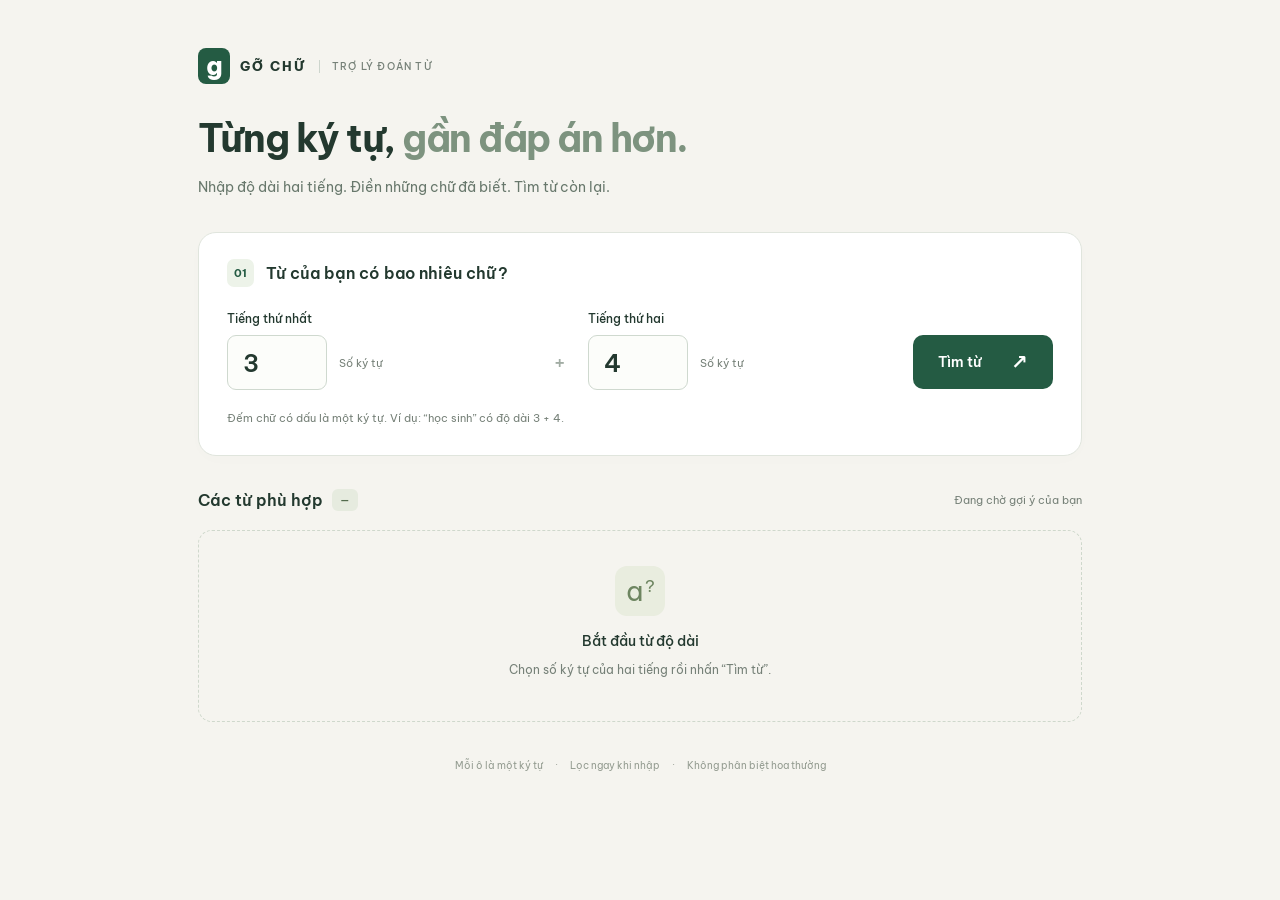
==== index.html @ d3a8da76 "init" ====
<!doctype html>
<html lang="vi">
<head>
    <meta charset="utf-8">
    <meta name="viewport" content="width=device-width, initial-scale=1">
    <meta name="theme-color" content="#f5f4ef">
    <title>Gỡ chữ — Trợ lý đoán từ</title>
    <link rel="stylesheet" href="style.css">
    <script src="words-data.js" defer></script>
    <script src="app.js" defer></script>
</head>
<body>
<main class="app">
    <header class="heading">
        <div class="brand"><span class="brand-icon" aria-hidden="true">g</span> GỠ CHỮ <span class="brand-tag">TRỢ LÝ ĐOÁN TỪ</span></div>
        <h1>Từng ký tự, <span>gần đáp án hơn.</span></h1>
        <p>Nhập độ dài hai tiếng. Điền những chữ đã biết. Tìm từ còn lại.</p>
    </header>

    <section class="panel" aria-labelledby="length-heading">
        <div class="section-title"><span class="step">01</span><h2 id="length-heading">Từ của bạn có bao nhiêu chữ?</h2></div>
        <form id="search-form">
            <div class="length-fields">
                <label for="count-1">Tiếng thứ nhất<input id="count-1" name="count_1" type="number" inputmode="numeric" min="1" max="30" step="1" value="3" required><span>Số ký tự</span></label>
                <span class="plus" aria-hidden="true">+</span>
                <label for="count-2">Tiếng thứ hai<input id="count-2" name="count_2" type="number" inputmode="numeric" min="1" max="30" step="1" value="4" required><span>Số ký tự</span></label>
                <button class="primary" id="search-button" type="submit">Tìm từ <span aria-hidden="true">↗</span></button>
            </div>
        </form>
        <p class="hint">Đếm chữ có dấu là một ký tự. Ví dụ: “học sinh” có độ dài 3 + 4.</p>
        <p id="request-status" class="request-status" role="status" hidden></p>
    </section>

    <section id="filter-panel" class="panel" aria-labelledby="filter-heading" hidden>
        <div class="section-title"><span class="step">02</span><h2 id="filter-heading">Điền ký tự đã đúng</h2><button id="clear-letters" class="text-button" type="button">Xóa ký tự</button></div>
        <p class="hint filter-hint">Để trống ô chưa biết. Dùng Tab hoặc phím ← → để chuyển ô.</p>
        <div id="letter-groups" class="letter-groups"></div>
        <label class="checkbox"><input type="checkbox" id="ignore-accents">Bỏ qua dấu tiếng Việt <span>(a khớp á, à, ă, â…; d khớp đ)</span></label>
    </section>

    <section class="results" aria-labelledby="results-heading">
        <div class="results-header"><h2 id="results-heading">Các từ phù hợp <span id="result-count" class="badge">—</span></h2><span id="result-summary">Đang chờ gợi ý của bạn</span></div>
        <div id="empty-state" class="empty-state"><span class="empty-icon" aria-hidden="true">a<span>?</span></span><h3>Bắt đầu từ độ dài</h3><p>Chọn số ký tự của hai tiếng rồi nhấn “Tìm từ”.</p></div>
        <div id="word-list" class="word-list" hidden></div>
        <button id="show-more" class="more-button" type="button" hidden>Xem thêm</button>
    </section>
    <footer>Mỗi ô là một ký tự <span>·</span> Lọc ngay khi nhập <span>·</span> Không phân biệt hoa thường</footer>
</main>
</body>
</html>
---- style.css ----
@import url('https://fonts.googleapis.com/css2?family=Be+Vietnam+Pro:wght@400;500;600;700;800&display=swap');

:root{font-family:'Be Vietnam Pro',system-ui,sans-serif;color:#23392f;background:#f5f4ef;font-synthesis:none;--green:#245b43;--muted:#768178;--border:#e0e5dd}
*{box-sizing:border-box}body{margin:0}button,input{font:inherit}button{cursor:pointer}button:disabled{cursor:wait;opacity:.6}[hidden]{display:none!important}.app{max-width:940px;margin:0 auto;padding:48px 28px 28px}.heading{margin-bottom:32px}.brand{display:flex;align-items:center;gap:10px;font-size:13px;letter-spacing:2px;font-weight:800}.brand-icon{display:grid;place-items:center;width:32px;height:36px;background:var(--green);color:white;border-radius:8px;font-size:25px;letter-spacing:0}.brand-tag{font-size:10px;font-weight:500;letter-spacing:1.2px;color:var(--muted);border-left:1px solid #cdd5cd;padding-left:12px;margin-left:3px}h1{font-size:38px;line-height:1.4;letter-spacing:-1.5px;margin:28px 0 10px;font-weight:700}h1 span{color:#7d937f}.heading>p{color:#68786c;font-size:14px;line-height:1.8;margin:0}.panel{padding:26px 28px;background:#fff;border:1px solid var(--border);border-radius:18px;margin-bottom:18px;box-shadow:0 4px 18px #23392f03}.section-title{display:flex;align-items:center;gap:12px}.step{font-size:11px;color:var(--green);background:#edf3e9;border-radius:7px;padding:7px;font-weight:700}h2{font-size:16px;margin:0;font-weight:600;line-height:1.5}.length-fields{display:flex;align-items:center;gap:22px;margin-top:24px}.length-fields label{display:grid;grid-template-columns:100px auto;align-items:center;column-gap:12px;row-gap:9px;font-size:12px;font-weight:500;flex:1}.length-fields label input{grid-column:1;grid-row:2;width:100%;height:55px;padding:10px 15px;border:1px solid #cfd9cf;border-radius:9px;background:#fcfdfa;color:#23392f;font-size:24px;font-weight:600}.length-fields label>span{grid-column:2;grid-row:2;color:var(--muted);font-size:11px;font-weight:400}.plus{color:#a1aca3;font-size:22px;margin-top:23px}.primary{margin-top:23px;border:0;background:var(--green);color:#fff;padding:17px 25px;border-radius:10px;font-size:14px;font-weight:600;white-space:nowrap;display:flex;gap:30px;align-items:center}.primary:hover{background:#194c35}.primary span{font-size:20px;line-height:1}.hint{color:var(--muted);font-size:11px;line-height:1.8;margin:19px 0 0}.request-status{font-size:13px;line-height:1.7;margin:16px 0 0;color:#956336}.request-status.error{color:#b63838}.text-button{margin-left:auto;border:0;background:none;color:#6d7d70;font-size:11px;text-decoration:underline;text-underline-offset:4px;padding:8px 0 8px 8px}.filter-hint{margin-top:10px}.letter-groups{display:flex;flex-wrap:wrap;gap:25px 36px;margin:24px 0}.letter-group{min-width:0;max-width:100%}.letter-group h3{font-size:10px;font-weight:600;letter-spacing:1px;text-transform:uppercase;color:#6a7f70;margin:0 0 12px}.slots{display:flex;gap:7px;flex-wrap:wrap}.slot{display:flex;flex-direction:column;align-items:center;gap:6px}.slot input{width:46px;height:51px;border-radius:9px;border:1px solid #ced8cd;text-align:center;font-size:23px;font-weight:600;color:var(--green);background:#fcfdfa;padding:3px}.slot input::placeholder{color:#cbd4c9}.slot input.filled{background:#edf4e8;border-color:#8ba282}.slot span{font-size:9px;color:#9ca69b}input:focus-visible,button:focus-visible{outline:3px solid #97b995;outline-offset:3px}.checkbox{display:flex;align-items:center;flex-wrap:wrap;gap:8px;font-size:11px;line-height:1.7;color:#506653;border-top:1px solid #eef0eb;padding-top:17px}.checkbox input{accent-color:var(--green);width:15px;height:15px;margin:0}.checkbox span{color:#879085;font-size:10px}.results{margin-top:32px}.results-header{display:flex;justify-content:space-between;align-items:center;gap:12px;margin-bottom:18px}.results-header h2{display:flex;gap:9px;align-items:center}.badge{background:#e6ebdf;color:#536b4d;font-size:11px;padding:3px 8px;border-radius:6px}.results-header>span{color:var(--muted);font-size:11px}.empty-state{text-align:center;padding:35px 20px 40px;border:1px dashed #cfd8cc;border-radius:14px}.empty-icon{display:inline-flex;align-items:center;justify-content:center;background:#e9eddf;color:#6d8560;width:50px;height:50px;border-radius:12px;font-size:27px;gap:2px}.empty-icon>span{font-size:17px;align-self:flex-start;margin-top:9px}.empty-state h3{font-size:14px;font-weight:500;margin:16px 0 9px}.empty-state p{font-size:12px;line-height:1.8;color:var(--muted);margin:0}.word-list{display:grid;grid-template-columns:repeat(4,minmax(0,1fr));gap:10px}.word-card{padding:18px 14px;border:1px solid var(--border);border-radius:10px;background:#fff;text-align:center;font-size:16px;overflow-wrap:anywhere;line-height:1.6}.word-card mark{background:#e3edd8;color:#315c31;border-radius:3px}.more-button{display:block;margin:20px auto 0;padding:11px 22px;border:1px solid #cfd9cf;background:#fff;color:var(--green);border-radius:9px;font-size:12px}footer{text-align:center;color:#949c91;font-size:10px;line-height:1.8;margin-top:35px}footer span{margin:0 10px}
@media(max-width:700px){.app{padding:28px 18px}.brand-tag{font-size:8px;letter-spacing:.5px}h1{font-size:30px}.panel{padding:22px 18px}.length-fields{gap:12px;flex-wrap:wrap}.length-fields label{grid-template-columns:1fr}.length-fields label>span{display:none}.length-fields label input{width:100%}.primary{width:100%;justify-content:center;margin-top:3px}.plus{margin-top:22px}h2{font-size:14px}.word-list{grid-template-columns:repeat(3,minmax(0,1fr))}.results-header{align-items:flex-start;flex-direction:column}.checkbox span{width:100%;padding-left:23px}.slot input{width:42px;height:48px}.text-button{font-size:10px}footer span{margin:0 4px}}
@media(max-width:400px){h1{font-size:26px}.word-list{grid-template-columns:repeat(2,minmax(0,1fr))}.brand-tag{display:none}.section-title{gap:8px}.slot input{width:38px}.slots{gap:5px}}
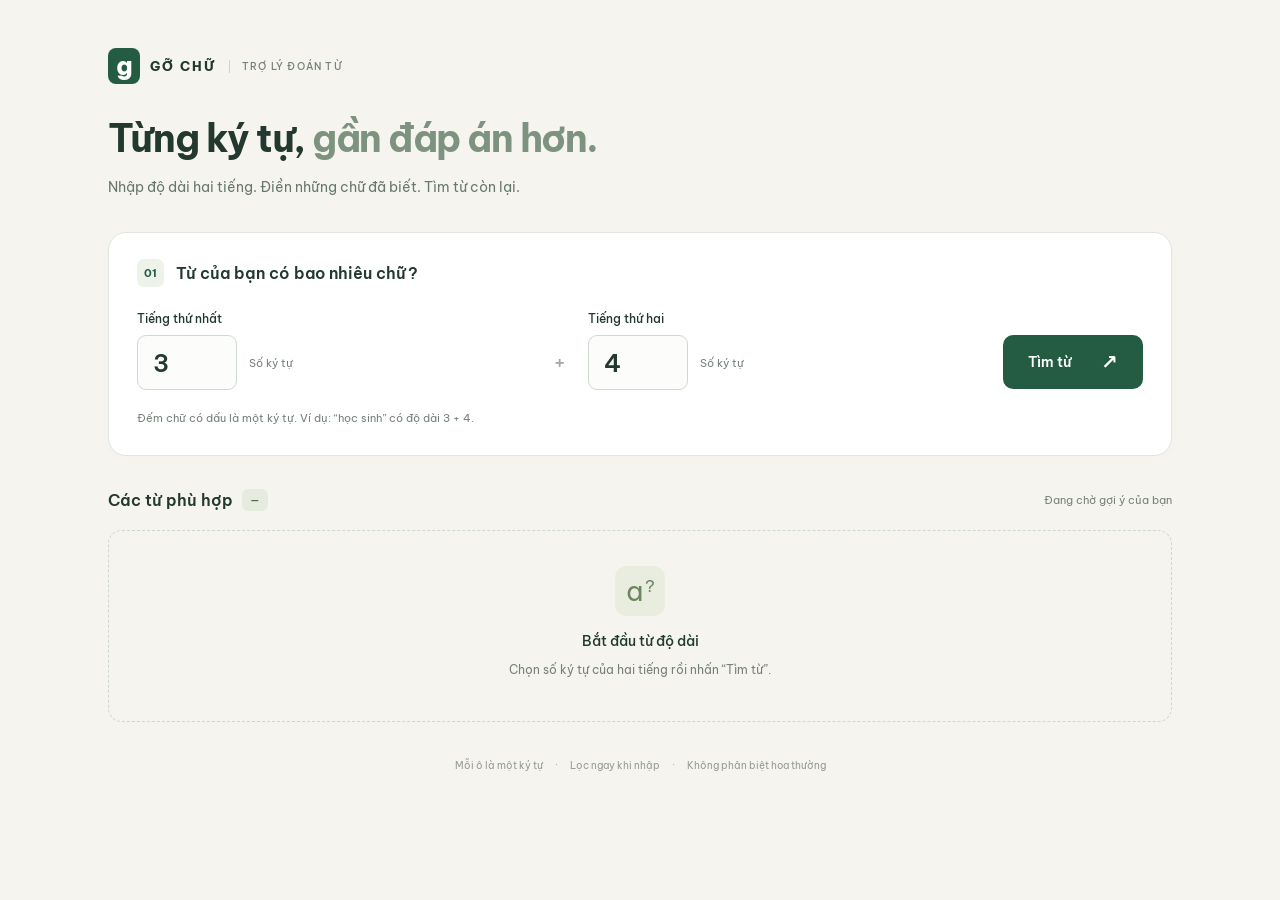
==== commit 6cd0dc01: "add" ====
--- a/index.html
+++ b/index.html
@@ -31,12 +31,29 @@
         <p id="request-status" class="request-status" role="status" hidden></p>
     </section>
 
-    <section id="filter-panel" class="panel" aria-labelledby="filter-heading" hidden>
-        <div class="section-title"><span class="step">02</span><h2 id="filter-heading">Điền ký tự đã đúng</h2><button id="clear-letters" class="text-button" type="button">Xóa ký tự</button></div>
+    <div id="filter-panel" class="filter-layout" hidden>
+    <section class="panel position-panel" aria-labelledby="filter-heading">
+        <div class="section-title"><span class="step">02</span><h2 id="filter-heading">Điền ký tự đã đúng</h2><button id="clear-letters" class="text-button" type="button">Xóa vị trí</button></div>
         <p class="hint filter-hint">Để trống ô chưa biết. Dùng Tab hoặc phím ← → để chuyển ô.</p>
         <div id="letter-groups" class="letter-groups"></div>
         <label class="checkbox"><input type="checkbox" id="ignore-accents">Bỏ qua dấu tiếng Việt <span>(a khớp á, à, ă, â…; d khớp đ)</span></label>
     </section>
+
+    <section class="panel clue-panel" aria-labelledby="clue-heading">
+        <div class="section-title"><h2 id="clue-heading">Loại dần theo ký tự</h2><button id="clear-clues" class="text-button" type="button">Xóa bộ lọc</button></div>
+        <p id="clue-hint" class="hint filter-hint">Xét cả hai tiếng, không cần biết vị trí. Nhập liền hoặc cách nhau bằng dấu phẩy.</p>
+        <label class="clue-field" for="required-letters"><span class="clue-label"><span aria-hidden="true">＋</span> Ký tự đã đúng · Có trong từ</span>
+            <input id="required-letters" type="text" placeholder="Ví dụ: h, c, n" autocomplete="off" autocapitalize="none" spellcheck="false" aria-describedby="clue-hint required-hint">
+            <span id="required-hint" class="clue-help">Giữ từ có đủ tất cả các chữ này ở bất kỳ vị trí nào.</span>
+        </label>
+        <label class="clue-field excluded-field" for="excluded-letters"><span class="clue-label"><span aria-hidden="true">−</span> Ký tự đã sai · Không có trong từ</span>
+            <input id="excluded-letters" type="text" placeholder="Ví dụ: b, đ, m" autocomplete="off" autocapitalize="none" spellcheck="false" aria-describedby="clue-hint excluded-hint">
+            <span id="excluded-hint" class="clue-help">Loại từ chứa bất kỳ chữ nào trong nhóm này.</span>
+        </label>
+        <p class="hint clue-note">Dùng chung tùy chọn “Bỏ qua dấu tiếng Việt”. Chữ lặp lại chỉ tính một lần.</p>
+        <p id="clue-conflict" class="clue-conflict" role="status" hidden></p>
+    </section>
+    </div>
 
     <section class="results" aria-labelledby="results-heading">
         <div class="results-header"><h2 id="results-heading">Các từ phù hợp <span id="result-count" class="badge">—</span></h2><span id="result-summary">Đang chờ gợi ý của bạn</span></div>
--- a/style.css
+++ b/style.css
@@ -4,3 +4,22 @@
 *{box-sizing:border-box}body{margin:0}button,input{font:inherit}button{cursor:pointer}button:disabled{cursor:wait;opacity:.6}[hidden]{display:none!important}.app{max-width:940px;margin:0 auto;padding:48px 28px 28px}.heading{margin-bottom:32px}.brand{display:flex;align-items:center;gap:10px;font-size:13px;letter-spacing:2px;font-weight:800}.brand-icon{display:grid;place-items:center;width:32px;height:36px;background:var(--green);color:white;border-radius:8px;font-size:25px;letter-spacing:0}.brand-tag{font-size:10px;font-weight:500;letter-spacing:1.2px;color:var(--muted);border-left:1px solid #cdd5cd;padding-left:12px;margin-left:3px}h1{font-size:38px;line-height:1.4;letter-spacing:-1.5px;margin:28px 0 10px;font-weight:700}h1 span{color:#7d937f}.heading>p{color:#68786c;font-size:14px;line-height:1.8;margin:0}.panel{padding:26px 28px;background:#fff;border:1px solid var(--border);border-radius:18px;margin-bottom:18px;box-shadow:0 4px 18px #23392f03}.section-title{display:flex;align-items:center;gap:12px}.step{font-size:11px;color:var(--green);background:#edf3e9;border-radius:7px;padding:7px;font-weight:700}h2{font-size:16px;margin:0;font-weight:600;line-height:1.5}.length-fields{display:flex;align-items:center;gap:22px;margin-top:24px}.length-fields label{display:grid;grid-template-columns:100px auto;align-items:center;column-gap:12px;row-gap:9px;font-size:12px;font-weight:500;flex:1}.length-fields label input{grid-column:1;grid-row:2;width:100%;height:55px;padding:10px 15px;border:1px solid #cfd9cf;border-radius:9px;background:#fcfdfa;color:#23392f;font-size:24px;font-weight:600}.length-fields label>span{grid-column:2;grid-row:2;color:var(--muted);font-size:11px;font-weight:400}.plus{color:#a1aca3;font-size:22px;margin-top:23px}.primary{margin-top:23px;border:0;background:var(--green);color:#fff;padding:17px 25px;border-radius:10px;font-size:14px;font-weight:600;white-space:nowrap;display:flex;gap:30px;align-items:center}.primary:hover{background:#194c35}.primary span{font-size:20px;line-height:1}.hint{color:var(--muted);font-size:11px;line-height:1.8;margin:19px 0 0}.request-status{font-size:13px;line-height:1.7;margin:16px 0 0;color:#956336}.request-status.error{color:#b63838}.text-button{margin-left:auto;border:0;background:none;color:#6d7d70;font-size:11px;text-decoration:underline;text-underline-offset:4px;padding:8px 0 8px 8px}.filter-hint{margin-top:10px}.letter-groups{display:flex;flex-wrap:wrap;gap:25px 36px;margin:24px 0}.letter-group{min-width:0;max-width:100%}.letter-group h3{font-size:10px;font-weight:600;letter-spacing:1px;text-transform:uppercase;color:#6a7f70;margin:0 0 12px}.slots{display:flex;gap:7px;flex-wrap:wrap}.slot{display:flex;flex-direction:column;align-items:center;gap:6px}.slot input{width:46px;height:51px;border-radius:9px;border:1px solid #ced8cd;text-align:center;font-size:23px;font-weight:600;color:var(--green);background:#fcfdfa;padding:3px}.slot input::placeholder{color:#cbd4c9}.slot input.filled{background:#edf4e8;border-color:#8ba282}.slot span{font-size:9px;color:#9ca69b}input:focus-visible,button:focus-visible{outline:3px solid #97b995;outline-offset:3px}.checkbox{display:flex;align-items:center;flex-wrap:wrap;gap:8px;font-size:11px;line-height:1.7;color:#506653;border-top:1px solid #eef0eb;padding-top:17px}.checkbox input{accent-color:var(--green);width:15px;height:15px;margin:0}.checkbox span{color:#879085;font-size:10px}.results{margin-top:32px}.results-header{display:flex;justify-content:space-between;align-items:center;gap:12px;margin-bottom:18px}.results-header h2{display:flex;gap:9px;align-items:center}.badge{background:#e6ebdf;color:#536b4d;font-size:11px;padding:3px 8px;border-radius:6px}.results-header>span{color:var(--muted);font-size:11px}.empty-state{text-align:center;padding:35px 20px 40px;border:1px dashed #cfd8cc;border-radius:14px}.empty-icon{display:inline-flex;align-items:center;justify-content:center;background:#e9eddf;color:#6d8560;width:50px;height:50px;border-radius:12px;font-size:27px;gap:2px}.empty-icon>span{font-size:17px;align-self:flex-start;margin-top:9px}.empty-state h3{font-size:14px;font-weight:500;margin:16px 0 9px}.empty-state p{font-size:12px;line-height:1.8;color:var(--muted);margin:0}.word-list{display:grid;grid-template-columns:repeat(4,minmax(0,1fr));gap:10px}.word-card{padding:18px 14px;border:1px solid var(--border);border-radius:10px;background:#fff;text-align:center;font-size:16px;overflow-wrap:anywhere;line-height:1.6}.word-card mark{background:#e3edd8;color:#315c31;border-radius:3px}.more-button{display:block;margin:20px auto 0;padding:11px 22px;border:1px solid #cfd9cf;background:#fff;color:var(--green);border-radius:9px;font-size:12px}footer{text-align:center;color:#949c91;font-size:10px;line-height:1.8;margin-top:35px}footer span{margin:0 10px}
 @media(max-width:700px){.app{padding:28px 18px}.brand-tag{font-size:8px;letter-spacing:.5px}h1{font-size:30px}.panel{padding:22px 18px}.length-fields{gap:12px;flex-wrap:wrap}.length-fields label{grid-template-columns:1fr}.length-fields label>span{display:none}.length-fields label input{width:100%}.primary{width:100%;justify-content:center;margin-top:3px}.plus{margin-top:22px}h2{font-size:14px}.word-list{grid-template-columns:repeat(3,minmax(0,1fr))}.results-header{align-items:flex-start;flex-direction:column}.checkbox span{width:100%;padding-left:23px}.slot input{width:42px;height:48px}.text-button{font-size:10px}footer span{margin:0 4px}}
 @media(max-width:400px){h1{font-size:26px}.word-list{grid-template-columns:repeat(2,minmax(0,1fr))}.brand-tag{display:none}.section-title{gap:8px}.slot input{width:38px}.slots{gap:5px}}
+
+/* Step 2: position clues and letters present / absent. */
+.app{max-width:1120px}
+.filter-layout{display:grid;grid-template-columns:minmax(0,1.3fr) minmax(0,1fr);gap:18px;margin-bottom:18px;align-items:stretch}
+.filter-layout>.panel{min-width:0;margin-bottom:0}
+.filter-layout .section-title{flex-wrap:wrap;gap:8px 12px}
+.filter-layout .text-button{white-space:nowrap}
+.clue-field{display:flex;flex-direction:column;gap:8px;margin-top:20px}
+.clue-label{font-size:12px;font-weight:600;line-height:1.7;color:var(--green)}
+.clue-label>span{display:inline-grid;place-items:center;width:21px;height:21px;background:#edf3e9;border-radius:5px;margin-right:4px}
+.clue-field input{width:100%;min-width:0;border:1px solid #cfd9cf;border-radius:9px;background:#fcfdfa;padding:12px 14px;font-size:17px;color:var(--green)}
+.clue-field input::placeholder{font-size:13px;color:#96a193}
+.clue-help{font-size:10px;line-height:1.7;color:var(--muted)}
+.excluded-field .clue-label{color:#975b49}
+.excluded-field .clue-label>span{background:#faf0e9}
+.excluded-field input{border-color:#e2d6cc;background:#fffdfa;color:#975b49}
+.clue-note{font-size:10px;border-top:1px solid #eef0eb;padding-top:13px;margin-top:18px}
+.clue-conflict{font-size:11px;line-height:1.8;color:#9c4d35;background:#fff4e9;border-radius:8px;padding:10px 12px;margin:12px 0 0}
+@media(max-width:900px){.filter-layout{grid-template-columns:minmax(0,1fr)}}
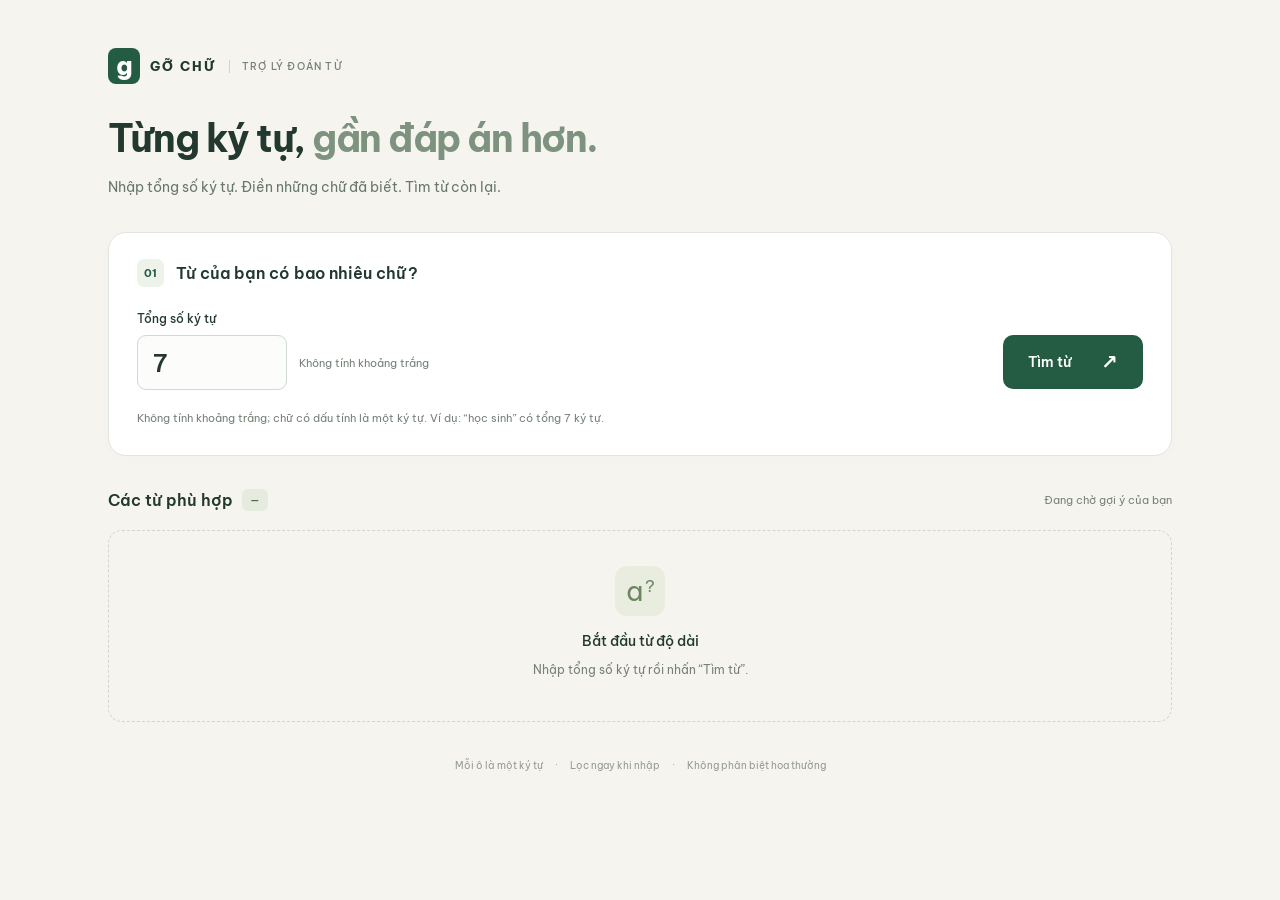
==== commit bf59971c: "add" ====
--- a/index.html
+++ b/index.html
@@ -14,27 +14,25 @@
     <header class="heading">
         <div class="brand"><span class="brand-icon" aria-hidden="true">g</span> GỠ CHỮ <span class="brand-tag">TRỢ LÝ ĐOÁN TỪ</span></div>
         <h1>Từng ký tự, <span>gần đáp án hơn.</span></h1>
-        <p>Nhập độ dài hai tiếng. Điền những chữ đã biết. Tìm từ còn lại.</p>
+        <p>Nhập tổng số ký tự. Điền những chữ đã biết. Tìm từ còn lại.</p>
     </header>
 
     <section class="panel" aria-labelledby="length-heading">
         <div class="section-title"><span class="step">01</span><h2 id="length-heading">Từ của bạn có bao nhiêu chữ?</h2></div>
         <form id="search-form">
             <div class="length-fields">
-                <label for="count-1">Tiếng thứ nhất<input id="count-1" name="count_1" type="number" inputmode="numeric" min="1" max="30" step="1" value="3" required><span>Số ký tự</span></label>
-                <span class="plus" aria-hidden="true">+</span>
-                <label for="count-2">Tiếng thứ hai<input id="count-2" name="count_2" type="number" inputmode="numeric" min="1" max="30" step="1" value="4" required><span>Số ký tự</span></label>
+                <label for="total-count">Tổng số ký tự<input id="total-count" name="total_count" type="number" inputmode="numeric" min="1" max="60" step="1" value="7" required><span>Không tính khoảng trắng</span></label>
                 <button class="primary" id="search-button" type="submit">Tìm từ <span aria-hidden="true">↗</span></button>
             </div>
         </form>
-        <p class="hint">Đếm chữ có dấu là một ký tự. Ví dụ: “học sinh” có độ dài 3 + 4.</p>
+        <p class="hint">Không tính khoảng trắng; chữ có dấu tính là một ký tự. Ví dụ: “học sinh” có tổng 7 ký tự.</p>
         <p id="request-status" class="request-status" role="status" hidden></p>
     </section>
 
     <div id="filter-panel" class="filter-layout" hidden>
     <section class="panel position-panel" aria-labelledby="filter-heading">
         <div class="section-title"><span class="step">02</span><h2 id="filter-heading">Điền ký tự đã đúng</h2><button id="clear-letters" class="text-button" type="button">Xóa vị trí</button></div>
-        <p class="hint filter-hint">Để trống ô chưa biết. Dùng Tab hoặc phím ← → để chuyển ô.</p>
+        <p class="hint filter-hint">Điền liên tiếp từ trái sang phải, bỏ qua khoảng trắng. Để trống ô chưa biết; dùng Tab hoặc ← → để chuyển ô.</p>
         <div id="letter-groups" class="letter-groups"></div>
         <label class="checkbox"><input type="checkbox" id="ignore-accents">Bỏ qua dấu tiếng Việt <span>(a khớp á, à, ă, â…; d khớp đ)</span></label>
     </section>
@@ -57,7 +55,7 @@
 
     <section class="results" aria-labelledby="results-heading">
         <div class="results-header"><h2 id="results-heading">Các từ phù hợp <span id="result-count" class="badge">—</span></h2><span id="result-summary">Đang chờ gợi ý của bạn</span></div>
-        <div id="empty-state" class="empty-state"><span class="empty-icon" aria-hidden="true">a<span>?</span></span><h3>Bắt đầu từ độ dài</h3><p>Chọn số ký tự của hai tiếng rồi nhấn “Tìm từ”.</p></div>
+        <div id="empty-state" class="empty-state"><span class="empty-icon" aria-hidden="true">a<span>?</span></span><h3>Bắt đầu từ độ dài</h3><p>Nhập tổng số ký tự rồi nhấn “Tìm từ”.</p></div>
         <div id="word-list" class="word-list" hidden></div>
         <button id="show-more" class="more-button" type="button" hidden>Xem thêm</button>
     </section>
--- a/style.css
+++ b/style.css
@@ -1,8 +1,8 @@
 @import url('https://fonts.googleapis.com/css2?family=Be+Vietnam+Pro:wght@400;500;600;700;800&display=swap');
 
 :root{font-family:'Be Vietnam Pro',system-ui,sans-serif;color:#23392f;background:#f5f4ef;font-synthesis:none;--green:#245b43;--muted:#768178;--border:#e0e5dd}
-*{box-sizing:border-box}body{margin:0}button,input{font:inherit}button{cursor:pointer}button:disabled{cursor:wait;opacity:.6}[hidden]{display:none!important}.app{max-width:940px;margin:0 auto;padding:48px 28px 28px}.heading{margin-bottom:32px}.brand{display:flex;align-items:center;gap:10px;font-size:13px;letter-spacing:2px;font-weight:800}.brand-icon{display:grid;place-items:center;width:32px;height:36px;background:var(--green);color:white;border-radius:8px;font-size:25px;letter-spacing:0}.brand-tag{font-size:10px;font-weight:500;letter-spacing:1.2px;color:var(--muted);border-left:1px solid #cdd5cd;padding-left:12px;margin-left:3px}h1{font-size:38px;line-height:1.4;letter-spacing:-1.5px;margin:28px 0 10px;font-weight:700}h1 span{color:#7d937f}.heading>p{color:#68786c;font-size:14px;line-height:1.8;margin:0}.panel{padding:26px 28px;background:#fff;border:1px solid var(--border);border-radius:18px;margin-bottom:18px;box-shadow:0 4px 18px #23392f03}.section-title{display:flex;align-items:center;gap:12px}.step{font-size:11px;color:var(--green);background:#edf3e9;border-radius:7px;padding:7px;font-weight:700}h2{font-size:16px;margin:0;font-weight:600;line-height:1.5}.length-fields{display:flex;align-items:center;gap:22px;margin-top:24px}.length-fields label{display:grid;grid-template-columns:100px auto;align-items:center;column-gap:12px;row-gap:9px;font-size:12px;font-weight:500;flex:1}.length-fields label input{grid-column:1;grid-row:2;width:100%;height:55px;padding:10px 15px;border:1px solid #cfd9cf;border-radius:9px;background:#fcfdfa;color:#23392f;font-size:24px;font-weight:600}.length-fields label>span{grid-column:2;grid-row:2;color:var(--muted);font-size:11px;font-weight:400}.plus{color:#a1aca3;font-size:22px;margin-top:23px}.primary{margin-top:23px;border:0;background:var(--green);color:#fff;padding:17px 25px;border-radius:10px;font-size:14px;font-weight:600;white-space:nowrap;display:flex;gap:30px;align-items:center}.primary:hover{background:#194c35}.primary span{font-size:20px;line-height:1}.hint{color:var(--muted);font-size:11px;line-height:1.8;margin:19px 0 0}.request-status{font-size:13px;line-height:1.7;margin:16px 0 0;color:#956336}.request-status.error{color:#b63838}.text-button{margin-left:auto;border:0;background:none;color:#6d7d70;font-size:11px;text-decoration:underline;text-underline-offset:4px;padding:8px 0 8px 8px}.filter-hint{margin-top:10px}.letter-groups{display:flex;flex-wrap:wrap;gap:25px 36px;margin:24px 0}.letter-group{min-width:0;max-width:100%}.letter-group h3{font-size:10px;font-weight:600;letter-spacing:1px;text-transform:uppercase;color:#6a7f70;margin:0 0 12px}.slots{display:flex;gap:7px;flex-wrap:wrap}.slot{display:flex;flex-direction:column;align-items:center;gap:6px}.slot input{width:46px;height:51px;border-radius:9px;border:1px solid #ced8cd;text-align:center;font-size:23px;font-weight:600;color:var(--green);background:#fcfdfa;padding:3px}.slot input::placeholder{color:#cbd4c9}.slot input.filled{background:#edf4e8;border-color:#8ba282}.slot span{font-size:9px;color:#9ca69b}input:focus-visible,button:focus-visible{outline:3px solid #97b995;outline-offset:3px}.checkbox{display:flex;align-items:center;flex-wrap:wrap;gap:8px;font-size:11px;line-height:1.7;color:#506653;border-top:1px solid #eef0eb;padding-top:17px}.checkbox input{accent-color:var(--green);width:15px;height:15px;margin:0}.checkbox span{color:#879085;font-size:10px}.results{margin-top:32px}.results-header{display:flex;justify-content:space-between;align-items:center;gap:12px;margin-bottom:18px}.results-header h2{display:flex;gap:9px;align-items:center}.badge{background:#e6ebdf;color:#536b4d;font-size:11px;padding:3px 8px;border-radius:6px}.results-header>span{color:var(--muted);font-size:11px}.empty-state{text-align:center;padding:35px 20px 40px;border:1px dashed #cfd8cc;border-radius:14px}.empty-icon{display:inline-flex;align-items:center;justify-content:center;background:#e9eddf;color:#6d8560;width:50px;height:50px;border-radius:12px;font-size:27px;gap:2px}.empty-icon>span{font-size:17px;align-self:flex-start;margin-top:9px}.empty-state h3{font-size:14px;font-weight:500;margin:16px 0 9px}.empty-state p{font-size:12px;line-height:1.8;color:var(--muted);margin:0}.word-list{display:grid;grid-template-columns:repeat(4,minmax(0,1fr));gap:10px}.word-card{padding:18px 14px;border:1px solid var(--border);border-radius:10px;background:#fff;text-align:center;font-size:16px;overflow-wrap:anywhere;line-height:1.6}.word-card mark{background:#e3edd8;color:#315c31;border-radius:3px}.more-button{display:block;margin:20px auto 0;padding:11px 22px;border:1px solid #cfd9cf;background:#fff;color:var(--green);border-radius:9px;font-size:12px}footer{text-align:center;color:#949c91;font-size:10px;line-height:1.8;margin-top:35px}footer span{margin:0 10px}
-@media(max-width:700px){.app{padding:28px 18px}.brand-tag{font-size:8px;letter-spacing:.5px}h1{font-size:30px}.panel{padding:22px 18px}.length-fields{gap:12px;flex-wrap:wrap}.length-fields label{grid-template-columns:1fr}.length-fields label>span{display:none}.length-fields label input{width:100%}.primary{width:100%;justify-content:center;margin-top:3px}.plus{margin-top:22px}h2{font-size:14px}.word-list{grid-template-columns:repeat(3,minmax(0,1fr))}.results-header{align-items:flex-start;flex-direction:column}.checkbox span{width:100%;padding-left:23px}.slot input{width:42px;height:48px}.text-button{font-size:10px}footer span{margin:0 4px}}
+*{box-sizing:border-box}body{margin:0}button,input{font:inherit}button{cursor:pointer}button:disabled{cursor:wait;opacity:.6}[hidden]{display:none!important}.app{max-width:940px;margin:0 auto;padding:48px 28px 28px}.heading{margin-bottom:32px}.brand{display:flex;align-items:center;gap:10px;font-size:13px;letter-spacing:2px;font-weight:800}.brand-icon{display:grid;place-items:center;width:32px;height:36px;background:var(--green);color:white;border-radius:8px;font-size:25px;letter-spacing:0}.brand-tag{font-size:10px;font-weight:500;letter-spacing:1.2px;color:var(--muted);border-left:1px solid #cdd5cd;padding-left:12px;margin-left:3px}h1{font-size:38px;line-height:1.4;letter-spacing:-1.5px;margin:28px 0 10px;font-weight:700}h1 span{color:#7d937f}.heading>p{color:#68786c;font-size:14px;line-height:1.8;margin:0}.panel{padding:26px 28px;background:#fff;border:1px solid var(--border);border-radius:18px;margin-bottom:18px;box-shadow:0 4px 18px #23392f03}.section-title{display:flex;align-items:center;gap:12px}.step{font-size:11px;color:var(--green);background:#edf3e9;border-radius:7px;padding:7px;font-weight:700}h2{font-size:16px;margin:0;font-weight:600;line-height:1.5}.length-fields{display:flex;align-items:center;gap:22px;margin-top:24px}.length-fields label{display:grid;grid-template-columns:150px auto;align-items:center;column-gap:12px;row-gap:9px;font-size:12px;font-weight:500;flex:1}.length-fields label input{grid-column:1;grid-row:2;width:100%;height:55px;padding:10px 15px;border:1px solid #cfd9cf;border-radius:9px;background:#fcfdfa;color:#23392f;font-size:24px;font-weight:600}.length-fields label>span{grid-column:2;grid-row:2;color:var(--muted);font-size:11px;font-weight:400}.primary{margin-top:23px;border:0;background:var(--green);color:#fff;padding:17px 25px;border-radius:10px;font-size:14px;font-weight:600;white-space:nowrap;display:flex;gap:30px;align-items:center}.primary:hover{background:#194c35}.primary span{font-size:20px;line-height:1}.hint{color:var(--muted);font-size:11px;line-height:1.8;margin:19px 0 0}.request-status{font-size:13px;line-height:1.7;margin:16px 0 0;color:#956336}.request-status.error{color:#b63838}.text-button{margin-left:auto;border:0;background:none;color:#6d7d70;font-size:11px;text-decoration:underline;text-underline-offset:4px;padding:8px 0 8px 8px}.filter-hint{margin-top:10px}.letter-groups{display:flex;flex-wrap:wrap;gap:25px 36px;margin:24px 0}.letter-group{min-width:0;max-width:100%}.letter-group h3{font-size:10px;font-weight:600;letter-spacing:1px;text-transform:uppercase;color:#6a7f70;margin:0 0 12px}.slots{display:flex;gap:7px;flex-wrap:wrap}.slot{display:flex;flex-direction:column;align-items:center;gap:6px}.slot input{width:46px;height:51px;border-radius:9px;border:1px solid #ced8cd;text-align:center;font-size:23px;font-weight:600;color:var(--green);background:#fcfdfa;padding:3px}.slot input::placeholder{color:#cbd4c9}.slot input.filled{background:#edf4e8;border-color:#8ba282}.slot span{font-size:9px;color:#9ca69b}input:focus-visible,button:focus-visible{outline:3px solid #97b995;outline-offset:3px}.checkbox{display:flex;align-items:center;flex-wrap:wrap;gap:8px;font-size:11px;line-height:1.7;color:#506653;border-top:1px solid #eef0eb;padding-top:17px}.checkbox input{accent-color:var(--green);width:15px;height:15px;margin:0}.checkbox span{color:#879085;font-size:10px}.results{margin-top:32px}.results-header{display:flex;justify-content:space-between;align-items:center;gap:12px;margin-bottom:18px}.results-header h2{display:flex;gap:9px;align-items:center}.badge{background:#e6ebdf;color:#536b4d;font-size:11px;padding:3px 8px;border-radius:6px}.results-header>span{color:var(--muted);font-size:11px}.empty-state{text-align:center;padding:35px 20px 40px;border:1px dashed #cfd8cc;border-radius:14px}.empty-icon{display:inline-flex;align-items:center;justify-content:center;background:#e9eddf;color:#6d8560;width:50px;height:50px;border-radius:12px;font-size:27px;gap:2px}.empty-icon>span{font-size:17px;align-self:flex-start;margin-top:9px}.empty-state h3{font-size:14px;font-weight:500;margin:16px 0 9px}.empty-state p{font-size:12px;line-height:1.8;color:var(--muted);margin:0}.word-list{display:grid;grid-template-columns:repeat(4,minmax(0,1fr));gap:10px}.word-card{padding:18px 14px;border:1px solid var(--border);border-radius:10px;background:#fff;text-align:center;font-size:16px;overflow-wrap:anywhere;line-height:1.6}.word-card mark{background:#e3edd8;color:#315c31;border-radius:3px}.more-button{display:block;margin:20px auto 0;padding:11px 22px;border:1px solid #cfd9cf;background:#fff;color:var(--green);border-radius:9px;font-size:12px}footer{text-align:center;color:#949c91;font-size:10px;line-height:1.8;margin-top:35px}footer span{margin:0 10px}
+@media(max-width:700px){.app{padding:28px 18px}.brand-tag{font-size:8px;letter-spacing:.5px}h1{font-size:30px}.panel{padding:22px 18px}.length-fields{gap:12px;flex-wrap:wrap}.length-fields label{grid-template-columns:1fr}.length-fields label>span{display:none}.length-fields label input{width:100%}.primary{width:100%;justify-content:center;margin-top:3px}h2{font-size:14px}.word-list{grid-template-columns:repeat(3,minmax(0,1fr))}.results-header{align-items:flex-start;flex-direction:column}.checkbox span{width:100%;padding-left:23px}.slot input{width:42px;height:48px}.text-button{font-size:10px}footer span{margin:0 4px}}
 @media(max-width:400px){h1{font-size:26px}.word-list{grid-template-columns:repeat(2,minmax(0,1fr))}.brand-tag{display:none}.section-title{gap:8px}.slot input{width:38px}.slots{gap:5px}}
 
 /* Step 2: position clues and letters present / absent. */
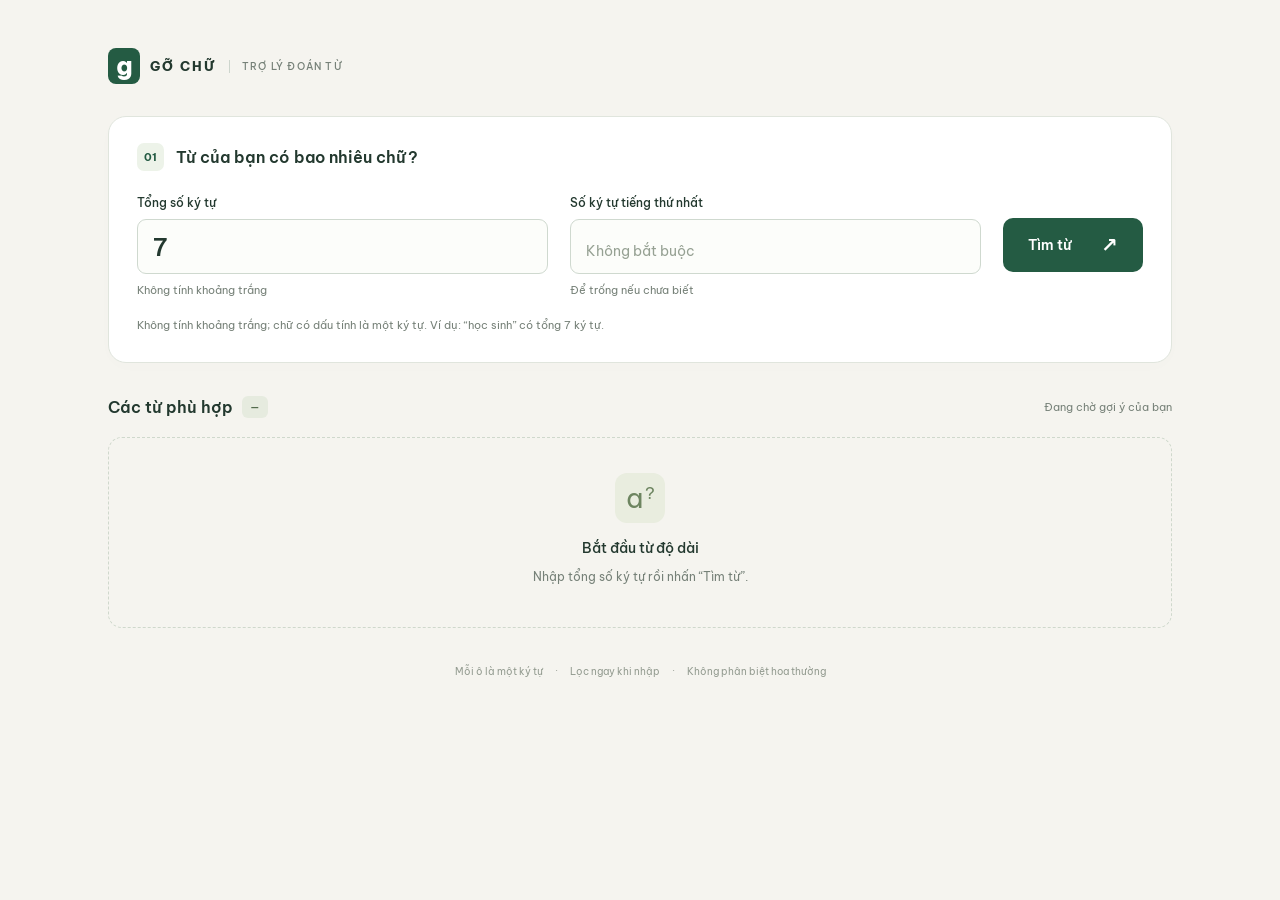
==== commit fe2616c0: "init" ====
--- a/index.html
+++ b/index.html
@@ -13,8 +13,6 @@
 <main class="app">
     <header class="heading">
         <div class="brand"><span class="brand-icon" aria-hidden="true">g</span> GỠ CHỮ <span class="brand-tag">TRỢ LÝ ĐOÁN TỪ</span></div>
-        <h1>Từng ký tự, <span>gần đáp án hơn.</span></h1>
-        <p>Nhập tổng số ký tự. Điền những chữ đã biết. Tìm từ còn lại.</p>
     </header>
 
     <section class="panel" aria-labelledby="length-heading">
@@ -22,6 +20,7 @@
         <form id="search-form">
             <div class="length-fields">
                 <label for="total-count">Tổng số ký tự<input id="total-count" name="total_count" type="number" inputmode="numeric" min="1" max="60" step="1" value="7" required><span>Không tính khoảng trắng</span></label>
+                <label for="first-count">Số ký tự tiếng thứ nhất<input id="first-count" name="first_count" type="number" inputmode="numeric" min="1" max="59" step="1" placeholder="Không bắt buộc" aria-describedby="first-count-hint"><span id="first-count-hint">Để trống nếu chưa biết</span></label>
                 <button class="primary" id="search-button" type="submit">Tìm từ <span aria-hidden="true">↗</span></button>
             </div>
         </form>
--- a/style.css
+++ b/style.css
@@ -23,3 +23,10 @@
 .clue-note{font-size:10px;border-top:1px solid #eef0eb;padding-top:13px;margin-top:18px}
 .clue-conflict{font-size:11px;line-height:1.8;color:#9c4d35;background:#fff4e9;border-radius:8px;padding:10px 12px;margin:12px 0 0}
 @media(max-width:900px){.filter-layout{grid-template-columns:minmax(0,1fr)}}
+
+/* Optional first-syllable length alongside the total. */
+.length-fields{display:grid;grid-template-columns:minmax(0,1fr) minmax(0,1fr) auto;align-items:start}
+.length-fields label{display:flex;flex-direction:column;align-items:stretch;gap:9px;min-width:0}
+.length-fields label>span{display:block}
+.length-fields input::placeholder{font-size:14px;font-weight:400;color:#96a193}
+@media(max-width:700px){.length-fields{grid-template-columns:minmax(0,1fr)}.length-fields .primary{margin-top:3px}}
